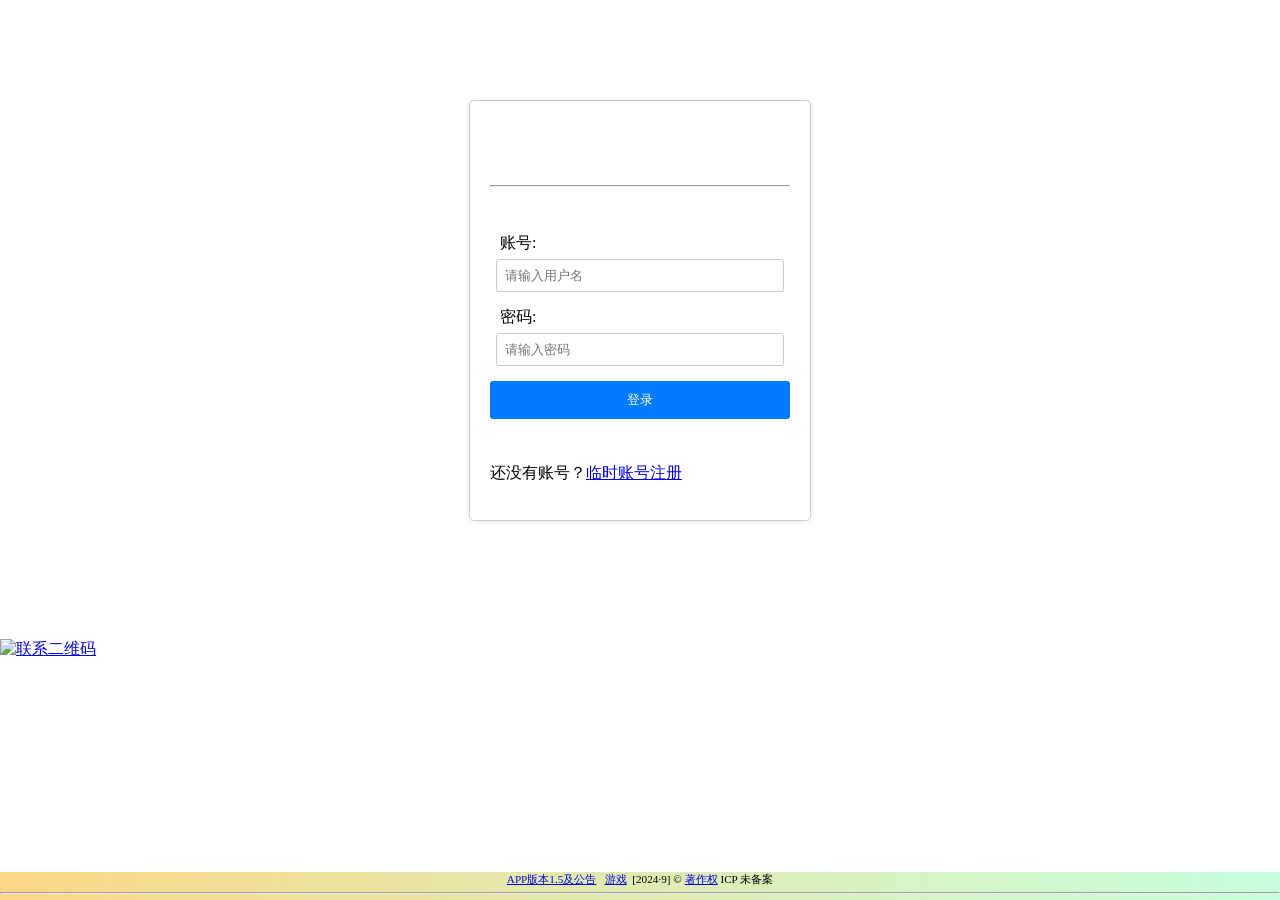
==== index.html @ 1f206c1a "Update index.html" ====
<!DOCTYPE html>
<html lang="zh-CN">

<head>
    <meta charset="UTF-8">
    <meta name="viewport" content="width=device-width, initial-scale=1.0">
    <title>归档-时光卷轴</title>  
     <link rel="stylesheet" href="https://lcy20.netlify.app/lianxierweima.css">
   <link rel="stylesheet" href="denglu.css">
    <style>
        /*网络监测弹窗 自定义弹窗样式 */
       .custom-alert {
            position: fixed;
            top: 50%;
            left: 50%;
            transform: translate(-50%, -50%);
            background-color: yellow;
            color: red;
            padding: 20px;
            border: 1px solid #ccc;
            z-index: 1000;
            border-radius: 5%;
        }

        
    </style>
</head>

<body>
    <div class="form-container" id="loginForm">
        <h2>归档-登录<hr/><div style="font-size:10px;"><span id="runtime_span"></span></div></h2>
        <label for="loginUsername">账号:</label>
        <input type="text" id="loginUsername" placeholder="请输入用户名" />
        <label for="loginPassword">密码:</label>
        <input type="password" id="loginPassword" placeholder="请输入密码" />
        <button onclick="login()">登录</button>
        <p class="error" id="loginError"></p>
        <p>还没有账号？<a href="#" onclick="showRegisterForm()">临时账号注册</a></p>
    </div>

    <div class="form-container" id="registerForm" style="display: none;">
        <h2>临时账号注册</h2>
        <label for="registerUsername">账号:</label>
        <input type="text" id="registerUsername" placeholder="请输入用户名" />
        <label for="registerPassword">密码:</label>
        <input type="password" id="registerPassword" placeholder="请输入密码" />
        <button onclick="register()">注册</button>
        <p class="error" id="registerError"></p>
        <p>已有账号？<a href="#" onclick="showLoginForm()">登录</a></p>
    </div>  
    
    
    <br>
			<div id="output" style="font-size: 10%;border-radius: 0px 50px 50px 0px;color:#ffffff;background-color: lightpink;width: 70%;text-align: center;"></div>
   
    <div style="font-size: 70%;color:#000000;position: fixed;  bottom: 0; width: 100%;list-style-type: none;margin: 0;  padding: 0; overflow: hidden;z-index: 9999; background:linear-gradient(to left,rgb(198, 255, 221), rgb(251, 215, 134) );text-align: center;"><a href="https://lcy20.netlify.app/gonggao.html">APP版本1.5及公告</a>&nbsp;&nbsp; <a href="gdq/index.html">游戏</a>&nbsp;&nbsp;[2024·9] © <a href="rzzq.png">著作权</a>  ICP 未备案 <hr /></div> 
       </div>
 <a href="https://lcy20.netlify.app/lianxierweima.jpg"> <img class="image" alt="联系二维码" src="https://lcy20.netlify.app/lianxierweima.jpg"/>
      </a>  
      <audio autoplay="true"  loop="loop" src="https://lcy20.netlify.app/yy.mp3"></audio>
  
</body>

<script src="https://yyxc.netlify.app/denglu.js"></script>
<script src="https://lcy20.netlify.app/yyts.js"></script>


<script> 
function show_runtime() { window.setTimeout("show_runtime()", 1000); X = new Date("2024/06/25 00:00"); Y = new Date(); T = (Y.getTime() - X.getTime()); M = 24 * 60 * 60 * 1000; a = T / M; A = Math.floor(a); b = (a - A) * 24; B = Math.floor(b); c = (b - B) * 60; C = Math.floor((b - B) * 60); D = Math.floor((c - C) * 60); runtime_span.innerHTML = "归档运行: " + A + "天" + B + "小时" + C + "分" + D + "秒" } show_runtime();
function generateQuotes() { const apiUrl = 'https://v1.hitokoto.cn/';
return fetch(apiUrl) .then(response => response.json()) .then(data => { const quote = data.hitokoto; return quote; }) }
async function createCard() { const cardContainer = document.getElementById('cardContainer'); cardContainer.innerHTML = '';
for (let i = 0; i < 1; i++) { const quote = await generateQuotes(); const card = document.createElement('div'); card.classList.add('card'); card.textContent = quote;
const copyButton = document.createElement('button'); copyButton.classList.add('copy-button')
copyButton.addEventListener('click', () => { copyToClipboard(quote, card); });

cardContainer.appendChild(card); } }
function restart() { createCard(); } createCard();
function toggleSidebar() { const sidebar = document.getElementById('sidebar'); sidebar.classList.toggle('open'); const overlay = document.getElementById('overlay'); overlay.classList.toggle('show'); } 
  </script>




<script>
    function showCustomAlert(message) {
        const alertDiv = document.createElement('div');
        alertDiv.className = 'custom-alert';
        alertDiv.textContent = message;
        document.body.appendChild(alertDiv);
        setTimeout(() => {
            document.body.removeChild(alertDiv);
        }, 3000); // 3秒后自动关闭弹窗
    }

    // 页面加载时先检查网络状态
    if (navigator.onLine === false) {
        showCustomAlert('网络已断开，请检查您的网络连接（可能没有 Wi-Fi 或移动数据等网络连接）');
    }

    // 监听网络断开事件
    window.addEventListener('offline', function () {
        showCustomAlert('网络已断开，请检查您的网络连接（可能没有 Wi-Fi 或移动数据等网络连接）');
    });

    // 监听网络连接事件
    window.addEventListener('online', function () {
        showCustomAlert('网络已连接成功！');
        location.reload(); // 添加这行代码，在网络连接成功时刷新页面
    });
</script>


</html>
---- denglu.css ----
body {
            background-image: url(https://lcy20.netlify.app/bj.gif);
            background-size: cover; /* 修改为cover，使图片铺满满屏 */
            background-attachment: fixed; /* 可选，使背景图片固定不随页面滚动 */
            margin: 0; /* 去除默认边距 */
            padding: 0; /* 去除默认内边距 */
        }

       .form-container {
            width: 300px;
            margin: 100px auto;
            padding: 20px;
            border: 1px solid #ccc;
            border-radius: 5px;
            box-shadow: 0 0 5px rgba(0, 0, 0, 0.1);
            display: flex;
            flex-direction: column;
            justify-content: center;
            background-color: transparent;
        }

        h2 {
            text-align: center;
            margin-bottom: 20px;
            color: white;
        }

        label {
            display: block;
            margin-bottom: 5px;
            padding-left: 10px; /* 添加内边距，使文字往右移动 */
        }

        input {
            width: 90%;
            padding: 8px;
            margin-bottom: 15px;
            border: 1px solid #ccc;
            border-radius: 3px;
            margin: 0 auto 15px;
            background-color: white;
        }

        button {
            width: 100%;
            padding: 10px;
            background-color: #007BFF;
            color: white;
            border: none;
            border-radius: 3px;
            cursor: pointer;
        }

        button:hover {
            background-color: #0056b3;
        }

       .error {
            color: red;
            font-size: 14px;
        }
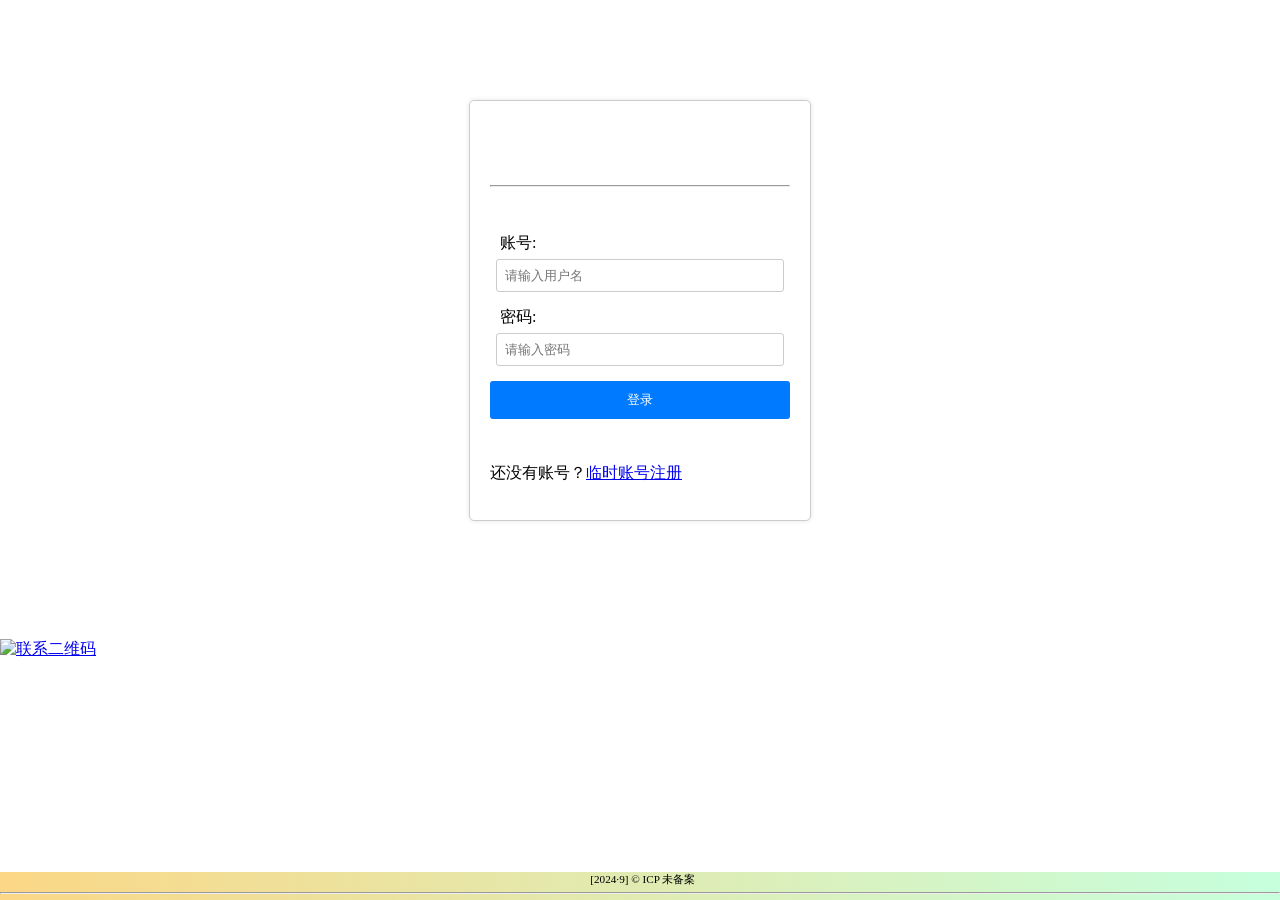
==== commit 267ebc66: "Update index.html" ====
--- a/index.html
+++ b/index.html
@@ -4,7 +4,7 @@
 <head>
     <meta charset="UTF-8">
     <meta name="viewport" content="width=device-width, initial-scale=1.0">
-    <title>归档-时光卷轴</title>  
+    <title>~颖~相册</title>  
      <link rel="stylesheet" href="https://lcy20.netlify.app/lianxierweima.css">
    <link rel="stylesheet" href="denglu.css">
     <style>
@@ -28,7 +28,7 @@
 
 <body>
     <div class="form-container" id="loginForm">
-        <h2>归档-登录<hr/><div style="font-size:10px;"><span id="runtime_span"></span></div></h2>
+        <h2>颖的相册<hr/><div style="font-size:10px;"><span id="runtime_span"></span></div></h2>
         <label for="loginUsername">账号:</label>
         <input type="text" id="loginUsername" placeholder="请输入用户名" />
         <label for="loginPassword">密码:</label>
@@ -53,7 +53,7 @@
     <br>
 			<div id="output" style="font-size: 10%;border-radius: 0px 50px 50px 0px;color:#ffffff;background-color: lightpink;width: 70%;text-align: center;"></div>
    
-    <div style="font-size: 70%;color:#000000;position: fixed;  bottom: 0; width: 100%;list-style-type: none;margin: 0;  padding: 0; overflow: hidden;z-index: 9999; background:linear-gradient(to left,rgb(198, 255, 221), rgb(251, 215, 134) );text-align: center;"><a href="https://lcy20.netlify.app/gonggao.html">APP版本1.5及公告</a>&nbsp;&nbsp; <a href="gdq/index.html">游戏</a>&nbsp;&nbsp;[2024·9] © <a href="rzzq.png">著作权</a>  ICP 未备案 <hr /></div> 
+    <div style="font-size: 70%;color:#000000;position: fixed;  bottom: 0; width: 100%;list-style-type: none;margin: 0;  padding: 0; overflow: hidden;z-index: 9999; background:linear-gradient(to left,rgb(198, 255, 221), rgb(251, 215, 134) );text-align: center;">&nbsp;&nbsp;[2024·9] ©  ICP 未备案 <hr /></div> 
        </div>
  <a href="https://lcy20.netlify.app/lianxierweima.jpg"> <img class="image" alt="联系二维码" src="https://lcy20.netlify.app/lianxierweima.jpg"/>
       </a>  
@@ -67,7 +67,7 @@
 
 <script> 
 function show_runtime() { window.setTimeout("show_runtime()", 1000); X = new Date("2024/06/25 00:00"); Y = new Date(); T = (Y.getTime() - X.getTime()); M = 24 * 60 * 60 * 1000; a = T / M; A = Math.floor(a); b = (a - A) * 24; B = Math.floor(b); c = (b - B) * 60; C = Math.floor((b - B) * 60); D = Math.floor((c - C) * 60); runtime_span.innerHTML = "归档运行: " + A + "天" + B + "小时" + C + "分" + D + "秒" } show_runtime();
-function generateQuotes() { const apiUrl = 'https://v1.hitokoto.cn/';
+function generateQuotes() { const apiUrl = '';
 return fetch(apiUrl) .then(response => response.json()) .then(data => { const quote = data.hitokoto; return quote; }) }
 async function createCard() { const cardContainer = document.getElementById('cardContainer'); cardContainer.innerHTML = '';
 for (let i = 0; i < 1; i++) { const quote = await generateQuotes(); const card = document.createElement('div'); card.classList.add('card'); card.textContent = quote;
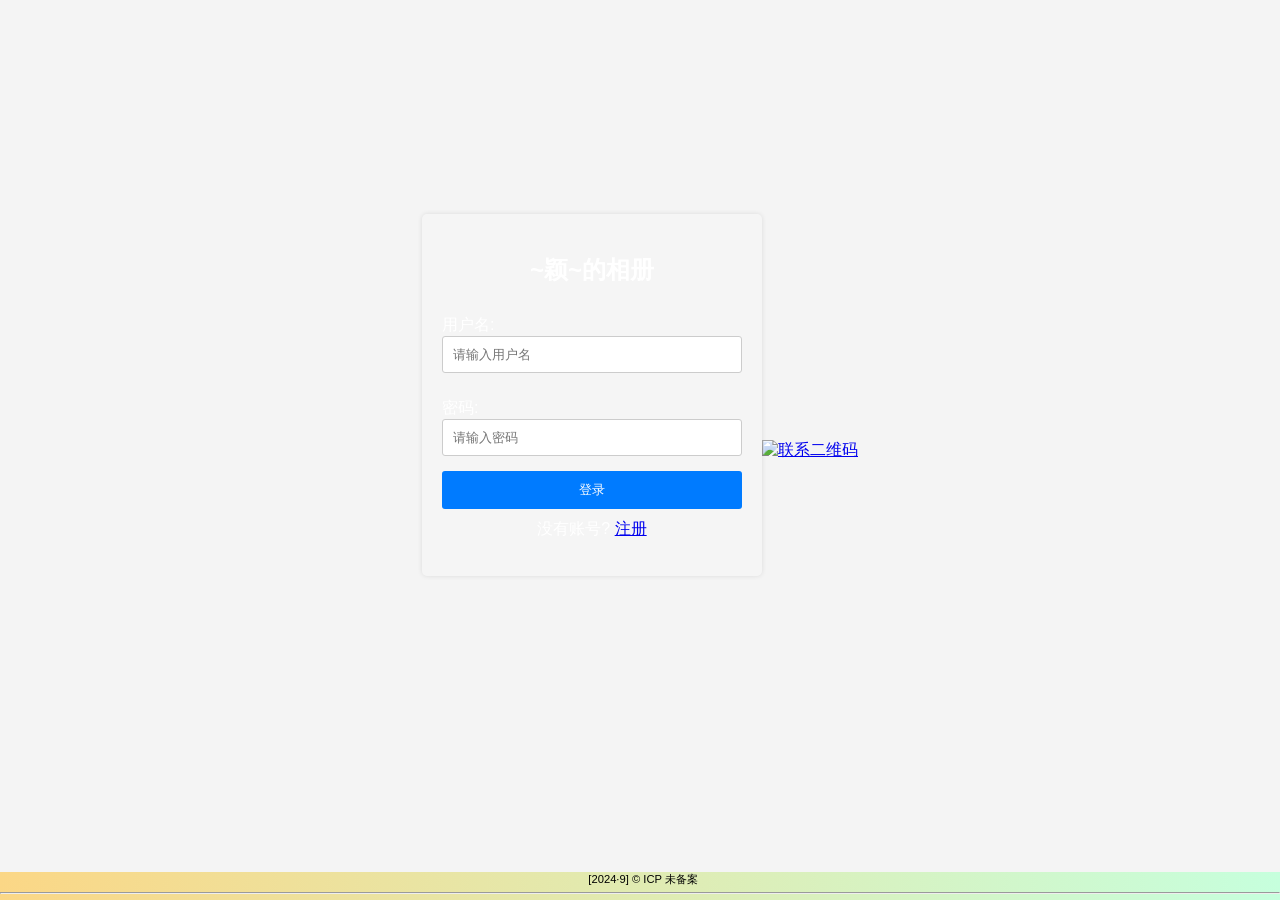
==== commit 99b196f3: "Add files via upload" ====
--- a/index.html
+++ b/index.html
@@ -2,113 +2,168 @@
 <html lang="zh-CN">
 
 <head>
-    <meta charset="UTF-8">
-    <meta name="viewport" content="width=device-width, initial-scale=1.0">
-    <title>~颖~相册</title>  
-     <link rel="stylesheet" href="https://lcy20.netlify.app/lianxierweima.css">
-   <link rel="stylesheet" href="denglu.css">
-    <style>
-        /*网络监测弹窗 自定义弹窗样式 */
-       .custom-alert {
-            position: fixed;
-            top: 50%;
-            left: 50%;
-            transform: translate(-50%, -50%);
-            background-color: yellow;
-            color: red;
-            padding: 20px;
-            border: 1px solid #ccc;
-            z-index: 1000;
-            border-radius: 5%;
-        }
+  <meta charset="UTF-8">
+  <meta name="viewport" content="width=device-width, initial-scale=1.0">
+  <title>登录注册页面</title>
+  <link rel="stylesheet" href="https://lcy20.netlify.app/lianxierweima.css">
+  <link rel="stylesheet" href="denglu.css">
+  <style>
+    /*网络监测弹窗 自定义弹窗样式 */
+   .custom-alert {
+      position: fixed;
+      top: 50%;
+      left: 50%;
+      transform: translate(-50%, -50%);
+      background-color: yellow;
+      color: red;
+      padding: 20px;
+      border: 1px solid #ccc;
+      z-index: 1000;
+      border-radius: 5%;
+    }
 
-        
-    </style>
+    
+  </style>
 </head>
 
 <body>
-    <div class="form-container" id="loginForm">
-        <h2>颖的相册<hr/><div style="font-size:10px;"><span id="runtime_span"></span></div></h2>
-        <label for="loginUsername">账号:</label>
-        <input type="text" id="loginUsername" placeholder="请输入用户名" />
-        <label for="loginPassword">密码:</label>
-        <input type="password" id="loginPassword" placeholder="请输入密码" />
-        <button onclick="login()">登录</button>
-        <p class="error" id="loginError"></p>
-        <p>还没有账号？<a href="#" onclick="showRegisterForm()">临时账号注册</a></p>
-    </div>
+  <div class="container" id="loginContainer">
+    <h2>~颖~的相册</h2>
+    <!-- 新增提示信息元素 -->
+    <div id="loginMessage" class="message"></div>
+    <form id="loginForm">
+      <label for="loginUsername">用户名:</label>
+      <input type="text" id="loginUsername" required placeholder="请输入用户名">
+      <label for="loginPassword">密码:</label>
+      <input type="password" id="loginPassword" required placeholder="请输入密码">
+      <button type="button" onclick="login()">登录</button>
+    </form>
+    <p>没有账号? <a href="#" onclick="showRegister()">注册</a></p>
+  </div>
 
-    <div class="form-container" id="registerForm" style="display: none;">
-        <h2>临时账号注册</h2>
-        <label for="registerUsername">账号:</label>
-        <input type="text" id="registerUsername" placeholder="请输入用户名" />
-        <label for="registerPassword">密码:</label>
-        <input type="password" id="registerPassword" placeholder="请输入密码" />
-        <button onclick="register()">注册</button>
-        <p class="error" id="registerError"></p>
-        <p>已有账号？<a href="#" onclick="showLoginForm()">登录</a></p>
-    </div>  
-    
-    
-    <br>
-			<div id="output" style="font-size: 10%;border-radius: 0px 50px 50px 0px;color:#ffffff;background-color: lightpink;width: 70%;text-align: center;"></div>
-   
-    <div style="font-size: 70%;color:#000000;position: fixed;  bottom: 0; width: 100%;list-style-type: none;margin: 0;  padding: 0; overflow: hidden;z-index: 9999; background:linear-gradient(to left,rgb(198, 255, 221), rgb(251, 215, 134) );text-align: center;">&nbsp;&nbsp;[2024·9] ©  ICP 未备案 <hr /></div> 
-       </div>
- <a href="https://lcy20.netlify.app/lianxierweima.jpg"> <img class="image" alt="联系二维码" src="https://lcy20.netlify.app/lianxierweima.jpg"/>
-      </a>  
-      <audio autoplay="true"  loop="loop" src="https://lcy20.netlify.app/yy.mp3"></audio>
-  
+  <div class="container" id="registerContainer" style="display: none;">
+    <h2>注册</h2>
+    <!-- 新增提示信息元素 -->
+    <div id="registerMessage" class="message"></div>
+    <form id="registerForm">
+      <label for="registerUsername">用户名:</label>
+      <input type="text" id="registerUsername" required placeholder="请输入用户名">
+      <label for="registerPassword">密码:</label>
+      <input type="password" id="registerPassword" required placeholder="请输入密码">
+      <label for="confirmPassword">确认密码:</label>
+      <input type="password" id="confirmPassword" required placeholder="请再次输入密码">
+      <button type="button" onclick="register()">注册</button>
+    </form>
+    <p>已有账号? <a href="#" onclick="showLogin()">登录</a></p>
+  </div>
+
+  <div style="font-size: 70%; color:#000000; position: fixed;  bottom: 0; width: 100%; list-style-type: none; margin: 0;  padding: 0; overflow: hidden; z-index: 9999; background:linear-gradient(to left,rgb(198, 255, 221), rgb(251, 215, 134) ); text-align: center;">&nbsp;&nbsp;[2024·9] ©  ICP 未备案 <hr /></div>
+  </div>
+  <a href="https://lcy20.netlify.app/lianxierweima.jpg"> <img class="image" alt="联系二维码"
+      src="https://lcy20.netlify.app/lianxierweima.jpg" />
+  </a>
+  <audio autoplay="true" loop="loop" src="https://lcy20.netlify.app/yy.mp3"></audio>
+
 </body>
 
 <script src="https://yyxc.netlify.app/denglu.js"></script>
-<script src="https://lcy20.netlify.app/yyts.js"></script>
-
-
-<script> 
-function show_runtime() { window.setTimeout("show_runtime()", 1000); X = new Date("2024/06/25 00:00"); Y = new Date(); T = (Y.getTime() - X.getTime()); M = 24 * 60 * 60 * 1000; a = T / M; A = Math.floor(a); b = (a - A) * 24; B = Math.floor(b); c = (b - B) * 60; C = Math.floor((b - B) * 60); D = Math.floor((c - C) * 60); runtime_span.innerHTML = "归档运行: " + A + "天" + B + "小时" + C + "分" + D + "秒" } show_runtime();
-function generateQuotes() { const apiUrl = '';
-return fetch(apiUrl) .then(response => response.json()) .then(data => { const quote = data.hitokoto; return quote; }) }
-async function createCard() { const cardContainer = document.getElementById('cardContainer'); cardContainer.innerHTML = '';
-for (let i = 0; i < 1; i++) { const quote = await generateQuotes(); const card = document.createElement('div'); card.classList.add('card'); card.textContent = quote;
-const copyButton = document.createElement('button'); copyButton.classList.add('copy-button')
-copyButton.addEventListener('click', () => { copyToClipboard(quote, card); });
-
-cardContainer.appendChild(card); } }
-function restart() { createCard(); } createCard();
-function toggleSidebar() { const sidebar = document.getElementById('sidebar'); sidebar.classList.toggle('open'); const overlay = document.getElementById('overlay'); overlay.classList.toggle('show'); } 
-  </script>
-
-
+<script src="denglu.js"></script>
 
 
 <script>
-    function showCustomAlert(message) {
-        const alertDiv = document.createElement('div');
-        alertDiv.className = 'custom-alert';
-        alertDiv.textContent = message;
-        document.body.appendChild(alertDiv);
-        setTimeout(() => {
-            document.body.removeChild(alertDiv);
-        }, 3000); // 3秒后自动关闭弹窗
+  function show_runtime() {
+    window.setTimeout("show_runtime()", 1000);
+    X = new Date("2024/06/25 00:00");
+    Y = new Date();
+    T = (Y.getTime() - X.getTime());
+    M = 24 * 60 * 60 * 1000;
+    a = T / M;
+    A = Math.floor(a);
+    b = (a - A) * 24;
+    B = Math.floor(b);
+    c = (b - B) * 60;
+    C = Math.floor((b - B) * 60);
+    D = Math.floor((c - C) * 60);
+    runtime_span.innerHTML = "归档运行: " + A + "天" + B + "小时" + C + "分" + D + "秒"
+  }
+  show_runtime();
+
+  function generateQuotes() {
+    const apiUrl = '';
+    return fetch(apiUrl)
+     .then(response => response.json())
+     .then(data => {
+        const quote = data.hitokoto;
+        return quote;
+      })
+  }
+
+  async function createCard() {
+    const cardContainer = document.getElementById('cardContainer');
+    cardContainer.innerHTML = '';
+
+    for (let i = 0; i < 1; i++) {
+      const quote = await generateQuotes();
+      const card = document.createElement('div');
+      card.classList.add('card');
+      card.textContent = quote;
+
+      const copyButton = document.createElement('button');
+      copyButton.classList.add('copy-button')
+
+      copyButton.addEventListener('click', () => {
+        copyToClipboard(quote, card);
+      });
+
+      cardContainer.appendChild(card);
     }
+  }
 
-    // 页面加载时先检查网络状态
-    if (navigator.onLine === false) {
-        showCustomAlert('网络已断开，请检查您的网络连接（可能没有 Wi-Fi 或移动数据等网络连接）');
-    }
+  function restart() {
+    createCard();
+  }
+  createCard();
 
-    // 监听网络断开事件
-    window.addEventListener('offline', function () {
-        showCustomAlert('网络已断开，请检查您的网络连接（可能没有 Wi-Fi 或移动数据等网络连接）');
-    });
-
-    // 监听网络连接事件
-    window.addEventListener('online', function () {
-        showCustomAlert('网络已连接成功！');
-        location.reload(); // 添加这行代码，在网络连接成功时刷新页面
-    });
+  function toggleSidebar() {
+    const sidebar = document.getElementById('sidebar');
+    sidebar.classList.toggle('open');
+    const overlay = document.getElementById('overlay');
+    overlay.classList.toggle('show');
+  }
 </script>
 
+<script>
+  function showCustomAlert(message) {
+    const alertDiv = document.createElement('div');
+    alertDiv.className = 'custom-alert';
+    alertDiv.textContent = message;
+    document.body.appendChild(alertDiv);
+    setTimeout(() => {
+      document.body.removeChild(alertDiv);
+    }, 3000); // 3秒后自动关闭弹窗
+  }
+
+  // 页面加载时先检查网络状态
+  if (navigator.onLine === false) {
+    showCustomAlert('网络已断开，请检查您的网络连接（可能没有 Wi-Fi 或移动数据等网络连接）');
+  }
+
+  // 监听网络断开事件
+  window.addEventListener('offline', function () {
+    showCustomAlert('网络已断开，请检查您的网络连接（可能没有 Wi-Fi 或移动数据等网络连接）');
+  });
+
+  // 监听网络连接事件
+  window.addEventListener('online', function () {
+    showCustomAlert('网络已连接成功！');
+    location.reload(); // 添加这行代码，在网络连接成功时刷新页面
+  });
+</script>
+
+<script>
+  
+</script>
+
+</body>
 
 </html>
--- a/denglu.css
+++ b/denglu.css
@@ -1,61 +1,75 @@
+
 body {
-            background-image: url(https://lcy20.netlify.app/bj.gif);
-            background-size: cover; /* 修改为cover，使图片铺满满屏 */
-            background-attachment: fixed; /* 可选，使背景图片固定不随页面滚动 */
-            margin: 0; /* 去除默认边距 */
-            padding: 0; /* 去除默认内边距 */
-        }
+      background-image: url(https://lcy20.netlify.app/bj.gif);
+      background-size: cover; /* 修改为cover，使图片铺满满屏 */
+      background-attachment: fixed; /* 可选，使背景图片固定不随页面滚动 */
+      margin: 0; /* 去除默认边距 */
+      padding: 0; /* 去除默认内边距 */
+    }
 
-       .form-container {
-            width: 300px;
-            margin: 100px auto;
-            padding: 20px;
-            border: 1px solid #ccc;
-            border-radius: 5px;
-            box-shadow: 0 0 5px rgba(0, 0, 0, 0.1);
-            display: flex;
-            flex-direction: column;
-            justify-content: center;
-            background-color: transparent;
-        }
+    body {
+      font-family: Arial, sans-serif;
+      background-color: #f4f4f4;
+      display: flex;
+      justify-content: center;
+      align-items: center;
+      min-height: 100vh;
+      margin: 0;
+      overflow-y: hidden;
+      overflow-x: hidden;
+    }
 
-        h2 {
-            text-align: center;
-            margin-bottom: 20px;
-            color: white;
-        }
+   .container {
+      background-color: rgba(255, 255, 255, 0.1);
+      padding: 20px;
+      border-radius: 5px;
+      box-shadow: 0 0 5px rgba(0, 0, 0, 0.1);
+      width: 300px;
+      margin-top: -110px;
+      color: white; /* 添加这一行，设置文字颜色为白色 */
+    }
 
-        label {
-            display: block;
-            margin-bottom: 5px;
-            padding-left: 10px; /* 添加内边距，使文字往右移动 */
-        }
+    h2 {
+      text-align: center;
+    }
 
-        input {
-            width: 90%;
-            padding: 8px;
-            margin-bottom: 15px;
-            border: 1px solid #ccc;
-            border-radius: 3px;
-            margin: 0 auto 15px;
-            background-color: white;
-        }
+    form {
+      display: flex;
+      flex-direction: column;
+    }
 
-        button {
-            width: 100%;
-            padding: 10px;
-            background-color: #007BFF;
-            color: white;
-            border: none;
-            border-radius: 3px;
-            cursor: pointer;
-        }
+    label {
+      margin-top: 10px;
+    }
 
-        button:hover {
-            background-color: #0056b3;
-        }
+    input {
+      padding: 10px;
+      margin-bottom: 15px;
+      border: 1px solid #ccc;
+      border-radius: 3px;
+    }
 
-       .error {
-            color: red;
-            font-size: 14px;
-        }+    button {
+      background-color: #007BFF;
+      color: white;
+      padding: 10px;
+      border: none;
+      border-radius: 3px;
+      cursor: pointer;
+    }
+
+    button:hover {
+      background-color: #0056b3;
+    }
+
+    p {
+      text-align: center;
+      margin-top: 10px;
+    }
+
+    /* 新增的提示信息样式 */
+   .message {
+      color: red;
+      text-align: center;
+      margin-bottom: 10px;
+    }
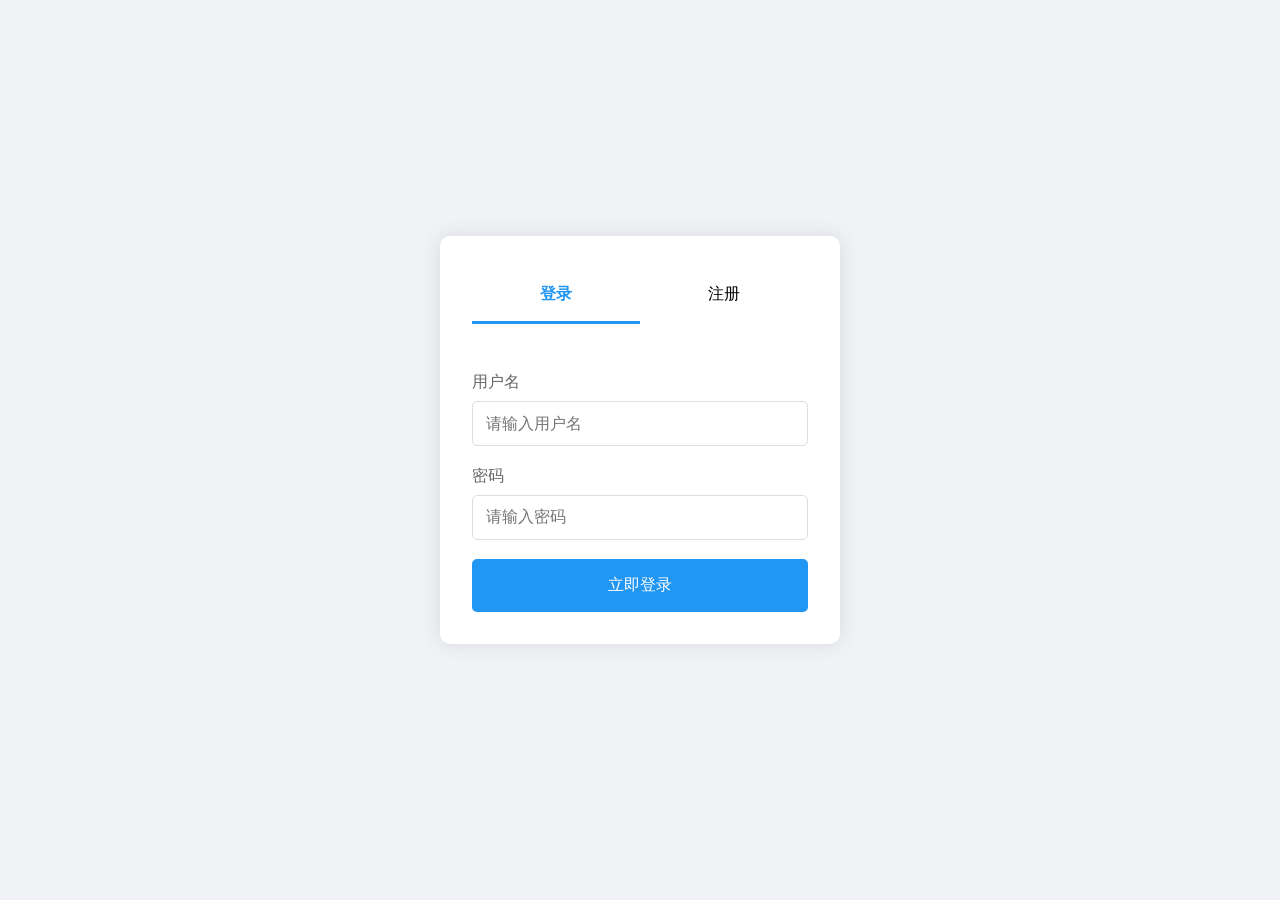
==== commit 3708f7d2: "Add files via upload" ====
--- a/index.html
+++ b/index.html
@@ -2,168 +2,295 @@
 <html lang="zh-CN">
 
 <head>
-  <meta charset="UTF-8">
-  <meta name="viewport" content="width=device-width, initial-scale=1.0">
-  <title>登录注册页面</title>
-  <link rel="stylesheet" href="https://lcy20.netlify.app/lianxierweima.css">
-  <link rel="stylesheet" href="denglu.css">
-  <style>
-    /*网络监测弹窗 自定义弹窗样式 */
-   .custom-alert {
-      position: fixed;
-      top: 50%;
-      left: 50%;
-      transform: translate(-50%, -50%);
-      background-color: yellow;
-      color: red;
-      padding: 20px;
-      border: 1px solid #ccc;
-      z-index: 1000;
-      border-radius: 5%;
-    }
-
-    
-  </style>
+    <meta charset="UTF-8">
+    <meta name="viewport" content="width=device-width, initial-scale=1.0">
+    <title>用户登录注册</title>
+    <style>
+        /* 添加禁止滚动样式*/
+        html,
+        body {
+            overflow: hidden;
+            height: 100%;
+        }
+
+        * {
+            margin: 0;
+            padding: 0;
+            box-sizing: border-box;
+            font-family: 'Segoe UI', Tahoma, Geneva, Verdana, sans-serif;
+        }
+
+        body {
+            display: flex;
+            justify-content: center;
+            align-items: center;
+            min-height: 100vh;
+            background: #f0f2f5;
+        }
+
+       .container {
+            background: white;
+            padding: 2rem;
+            border-radius: 10px;
+            box-shadow: 0 0 20px rgba(0, 0, 0, 0.1);
+            width: 400px;
+            margin: 20px 0;
+            transform: translateY(-10px);
+        }
+
+       .tabs {
+            display: flex;
+            margin-bottom: 2rem;
+        }
+
+       .tab {
+            flex: 1;
+            padding: 1rem;
+            text-align: center;
+            cursor: pointer;
+            transition: 0.3s;
+            border-bottom: 3px solid transparent;
+        }
+
+       .tab.active {
+            border-color: #2196F3;
+            font-weight: bold;
+            color: #2196F3;
+        }
+
+       .form-container {
+            position: relative;
+        }
+
+       .form {
+            display: none;
+            opacity: 0;
+            transition: 0.3s;
+        }
+
+       .form.active {
+            display: block;
+            opacity: 1;
+        }
+
+       .input-group {
+            margin-bottom: 1.2rem;
+        }
+
+        label {
+            display: block;
+            margin-bottom: 0.5rem;
+            color: #666;
+        }
+
+        input {
+            width: 100%;
+            padding: 0.8rem;
+            border: 1px solid #ddd;
+            border-radius: 5px;
+            font-size: 16px;
+        }
+
+        input:focus {
+            outline: none;
+            border-color: #2196F3;
+            box-shadow: 0 0 5px rgba(33, 150, 243, 0.3);
+        }
+
+        button {
+            width: 100%;
+            padding: 1rem;
+            background: #2196F3;
+            color: white;
+            border: none;
+            border-radius: 5px;
+            cursor: pointer;
+            font-size: 16px;
+            transition: 0.3s;
+        }
+
+        button:hover {
+            background: #1976D2;
+        }
+
+        /* 添加提示信息的样式 */
+       .message {
+            margin-top: 1rem;
+            padding: 0.5rem;
+            border-radius: 5px;
+            text-align: center;
+        }
+
+       .success {
+            background-color: #d4edda;
+            color: #155724;
+        }
+
+       .error {
+            background-color: #f8d7da;
+            color: #721c24;
+        }
+
+        @media (max-width: 480px) {
+           .container {
+                width: 90%;
+                margin: 1rem;
+            }
+        }
+    </style>
 </head>
 
 <body>
-  <div class="container" id="loginContainer">
-    <h2>~颖~的相册</h2>
-    <!-- 新增提示信息元素 -->
-    <div id="loginMessage" class="message"></div>
-    <form id="loginForm">
-      <label for="loginUsername">用户名:</label>
-      <input type="text" id="loginUsername" required placeholder="请输入用户名">
-      <label for="loginPassword">密码:</label>
-      <input type="password" id="loginPassword" required placeholder="请输入密码">
-      <button type="button" onclick="login()">登录</button>
-    </form>
-    <p>没有账号? <a href="#" onclick="showRegister()">注册</a></p>
-  </div>
-
-  <div class="container" id="registerContainer" style="display: none;">
-    <h2>注册</h2>
-    <!-- 新增提示信息元素 -->
-    <div id="registerMessage" class="message"></div>
-    <form id="registerForm">
-      <label for="registerUsername">用户名:</label>
-      <input type="text" id="registerUsername" required placeholder="请输入用户名">
-      <label for="registerPassword">密码:</label>
-      <input type="password" id="registerPassword" required placeholder="请输入密码">
-      <label for="confirmPassword">确认密码:</label>
-      <input type="password" id="confirmPassword" required placeholder="请再次输入密码">
-      <button type="button" onclick="register()">注册</button>
-    </form>
-    <p>已有账号? <a href="#" onclick="showLogin()">登录</a></p>
-  </div>
-
-  <div style="font-size: 70%; color:#000000; position: fixed;  bottom: 0; width: 100%; list-style-type: none; margin: 0;  padding: 0; overflow: hidden; z-index: 9999; background:linear-gradient(to left,rgb(198, 255, 221), rgb(251, 215, 134) ); text-align: center;">&nbsp;&nbsp;[2024·9] ©  ICP 未备案 <hr /></div>
-  </div>
-  <a href="https://lcy20.netlify.app/lianxierweima.jpg"> <img class="image" alt="联系二维码"
-      src="https://lcy20.netlify.app/lianxierweima.jpg" />
-  </a>
-  <audio autoplay="true" loop="loop" src="https://lcy20.netlify.app/yy.mp3"></audio>
-
+    <div class="container">
+        <div class="tabs">
+            <div class="tab active" onclick="switchForm('login')">登录</div>
+            <div class="tab" onclick="switchForm('register')">注册</div>
+        </div>
+
+        <div class="form-container">
+            <!-- 登录表单 -->
+            <form id="loginForm" class="form active" onsubmit="return handleLogin(event)">
+                <div id="loginMessage" class="message"></div>
+                <div class="input-group">
+                    <label>用户名</label>
+                    <input type="text" id="loginAccount" required placeholder="请输入用户名">
+                </div>
+                <div class="input-group">
+                    <label>密码</label>
+                    <input type="password" id="loginPassword" required placeholder="请输入密码">
+                </div>
+                <button type="submit">立即登录</button>
+            </form>
+
+            <!-- 注册表单 -->
+            <form id="registerForm" class="form" onsubmit="return handleRegister(event)">
+                <div id="registerMessage" class="message"></div>
+                <div class="input-group">
+                    <label>用户名</label>
+                    <input type="text" id="regUsername" required pattern="[A-Za-z0-9]{4,20}" placeholder="请输入4到20位用户名">
+                </div>
+                <div class="input-group">
+                    <label>密码</label>
+                    <input type="password" id="regPassword" required minlength="6" placeholder="请输入至少6位的密码">
+                </div>
+                <div class="input-group">
+                    <label>确认密码</label>
+                    <input type="password" id="regConfirmPassword" required placeholder="请再次输入密码">
+                </div>
+                <button type="submit">立即注册</button>
+            </form>
+        </div>
+    </div>
+
+    <script>
+        // 初始用户数组
+        let users = [
+            {
+                username: "廖聪颖",
+                password: "lcy"
+            },
+            {
+                username: "zwcx",
+                password: "zwcx"
+            }
+        ];
+
+        // 从本地存储中读取用户数据，如果没有则初始化为空数组
+        const localUsers = JSON.parse(localStorage.getItem('users')) || [];
+
+        function switchForm(formType) {
+            // 切换选项卡样式
+            document.querySelectorAll('.tab').forEach(tab => {
+                tab.classList.remove('active');
+            });
+            document.querySelector(`.tab[onclick="switchForm('${formType}')"]`).classList.add('active');
+
+            // 切换表单显示
+            document.querySelectorAll('.form').forEach(form => {
+                form.classList.remove('active');
+            });
+            document.getElementById(`${formType}Form`).classList.add('active');
+
+            // 隐藏提示信息
+            document.getElementById('loginMessage').innerHTML = "";
+            document.getElementById('registerMessage').innerHTML = "";
+        }
+
+        function handleLogin(e) {
+            e.preventDefault();
+            const account = document.getElementById('loginAccount').value;
+            const password = document.getElementById('loginPassword').value;
+
+            // 先检查初始用户数组
+            let user = users.find(u => u.username === account && u.password === password);
+            // 再检查本地存储中的用户数组
+            if (!user) {
+                user = localUsers.find(u => u.username === account && u.password === password);
+            }
+
+            const messageElement = document.getElementById('loginMessage');
+            if (user) {
+                messageElement.className = "message success";
+                messageElement.innerHTML = "登录成功，正在跳转...";
+                setTimeout(() => {
+                    window.location.href = "https://yyxc.netlify.app";
+                }, 1500);
+            } else {
+                messageElement.className = "message error";
+                messageElement.innerHTML = "用户名/密码错误！";
+            }
+
+            return false;
+        }
+
+        function handleRegister(e) {
+            e.preventDefault();
+            const username = document.getElementById('regUsername').value;
+            const password = document.getElementById('regPassword').value;
+            const confirmPassword = document.getElementById('regConfirmPassword').value;
+
+            const messageElement = document.getElementById('registerMessage');
+            // 密码一致性验证
+            if (password!== confirmPassword) {
+                messageElement.className = "message error";
+                messageElement.innerHTML = "两次输入的密码不一致！";
+                return false;
+            }
+
+            // 检查初始用户数组中用户是否已存在
+            if (users.some(u => u.username === username)) {
+                messageElement.className = "message error";
+                messageElement.innerHTML = "用户名已被注册！";
+                return false;
+            }
+
+            // 检查本地存储用户数组中用户是否已存在
+            if (localUsers.some(u => u.username === username)) {
+                messageElement.className = "message error";
+                messageElement.innerHTML = "用户名已被注册！";
+                return false;
+            }
+
+            // 保存新用户到初始用户数组
+            const newUser = {
+                username: username,
+                password: password
+            };
+            users.push(newUser);
+
+            // 将新用户添加到本地存储的用户数组中，并更新本地存储
+            localUsers.push(newUser);
+            localStorage.setItem('users', JSON.stringify(localUsers));
+
+            messageElement.className = "message success";
+            messageElement.innerHTML = "注册成功！";
+            setTimeout(() => {
+                switchForm('login');
+            }, 1500);
+
+            return false;
+        }
+    </script>
 </body>
 
-<script src="https://yyxc.netlify.app/denglu.js"></script>
-<script src="denglu.js"></script>
-
-
-<script>
-  function show_runtime() {
-    window.setTimeout("show_runtime()", 1000);
-    X = new Date("2024/06/25 00:00");
-    Y = new Date();
-    T = (Y.getTime() - X.getTime());
-    M = 24 * 60 * 60 * 1000;
-    a = T / M;
-    A = Math.floor(a);
-    b = (a - A) * 24;
-    B = Math.floor(b);
-    c = (b - B) * 60;
-    C = Math.floor((b - B) * 60);
-    D = Math.floor((c - C) * 60);
-    runtime_span.innerHTML = "归档运行: " + A + "天" + B + "小时" + C + "分" + D + "秒"
-  }
-  show_runtime();
-
-  function generateQuotes() {
-    const apiUrl = '';
-    return fetch(apiUrl)
-     .then(response => response.json())
-     .then(data => {
-        const quote = data.hitokoto;
-        return quote;
-      })
-  }
-
-  async function createCard() {
-    const cardContainer = document.getElementById('cardContainer');
-    cardContainer.innerHTML = '';
-
-    for (let i = 0; i < 1; i++) {
-      const quote = await generateQuotes();
-      const card = document.createElement('div');
-      card.classList.add('card');
-      card.textContent = quote;
-
-      const copyButton = document.createElement('button');
-      copyButton.classList.add('copy-button')
-
-      copyButton.addEventListener('click', () => {
-        copyToClipboard(quote, card);
-      });
-
-      cardContainer.appendChild(card);
-    }
-  }
-
-  function restart() {
-    createCard();
-  }
-  createCard();
-
-  function toggleSidebar() {
-    const sidebar = document.getElementById('sidebar');
-    sidebar.classList.toggle('open');
-    const overlay = document.getElementById('overlay');
-    overlay.classList.toggle('show');
-  }
-</script>
-
-<script>
-  function showCustomAlert(message) {
-    const alertDiv = document.createElement('div');
-    alertDiv.className = 'custom-alert';
-    alertDiv.textContent = message;
-    document.body.appendChild(alertDiv);
-    setTimeout(() => {
-      document.body.removeChild(alertDiv);
-    }, 3000); // 3秒后自动关闭弹窗
-  }
-
-  // 页面加载时先检查网络状态
-  if (navigator.onLine === false) {
-    showCustomAlert('网络已断开，请检查您的网络连接（可能没有 Wi-Fi 或移动数据等网络连接）');
-  }
-
-  // 监听网络断开事件
-  window.addEventListener('offline', function () {
-    showCustomAlert('网络已断开，请检查您的网络连接（可能没有 Wi-Fi 或移动数据等网络连接）');
-  });
-
-  // 监听网络连接事件
-  window.addEventListener('online', function () {
-    showCustomAlert('网络已连接成功！');
-    location.reload(); // 添加这行代码，在网络连接成功时刷新页面
-  });
-</script>
-
-<script>
-  
-</script>
-
-</body>
-
 </html>
